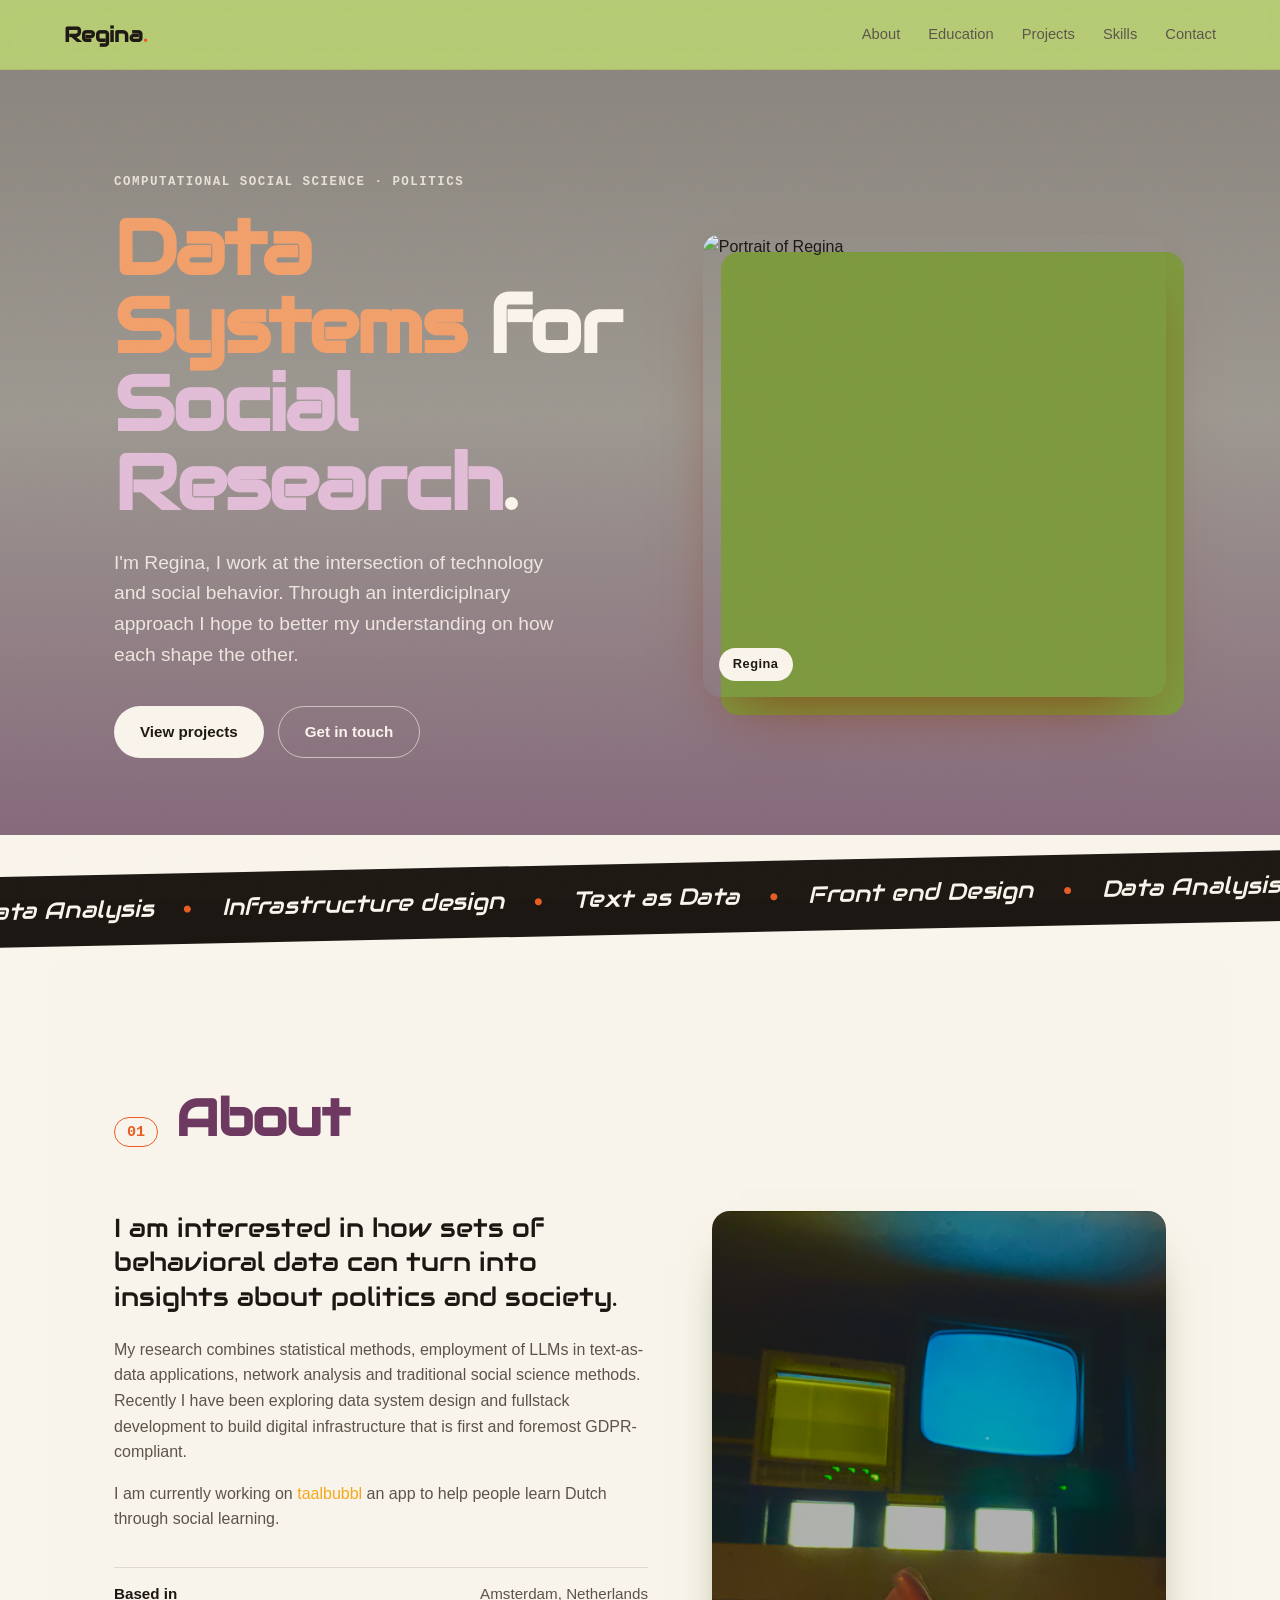
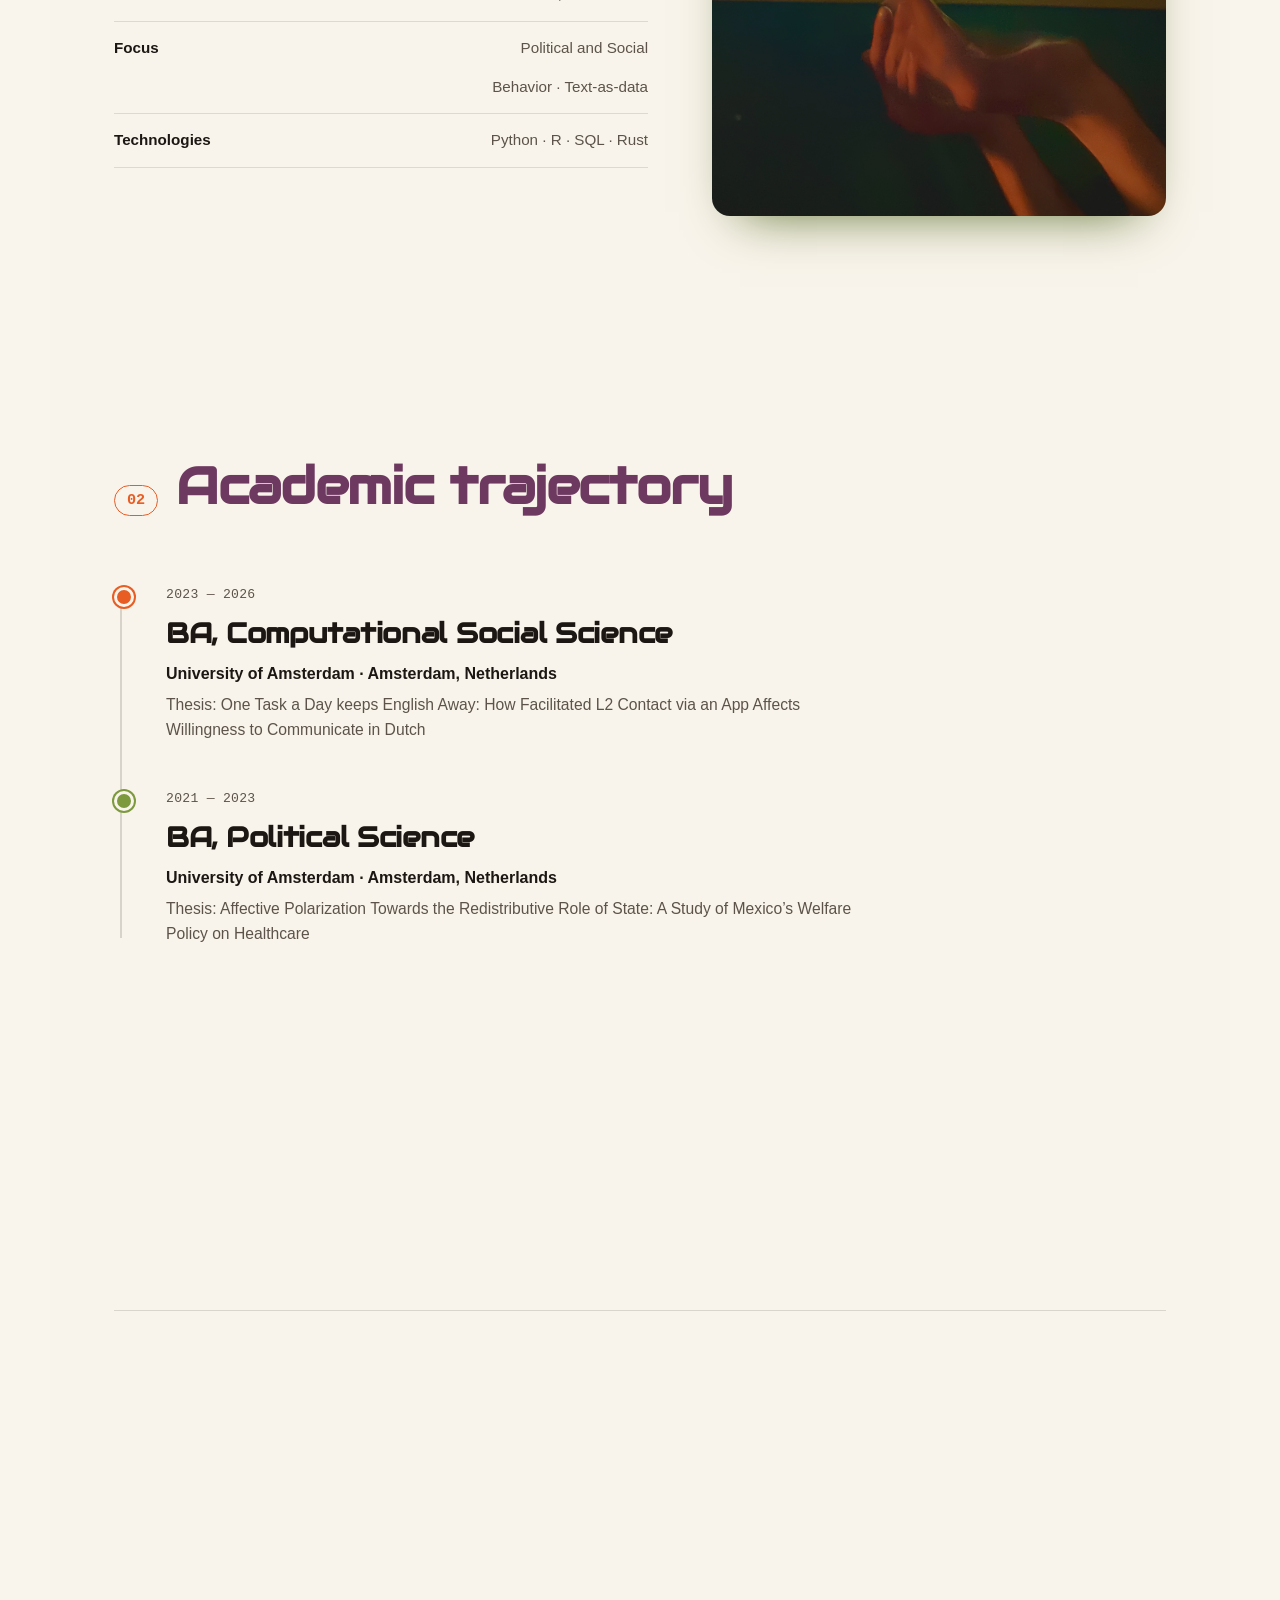
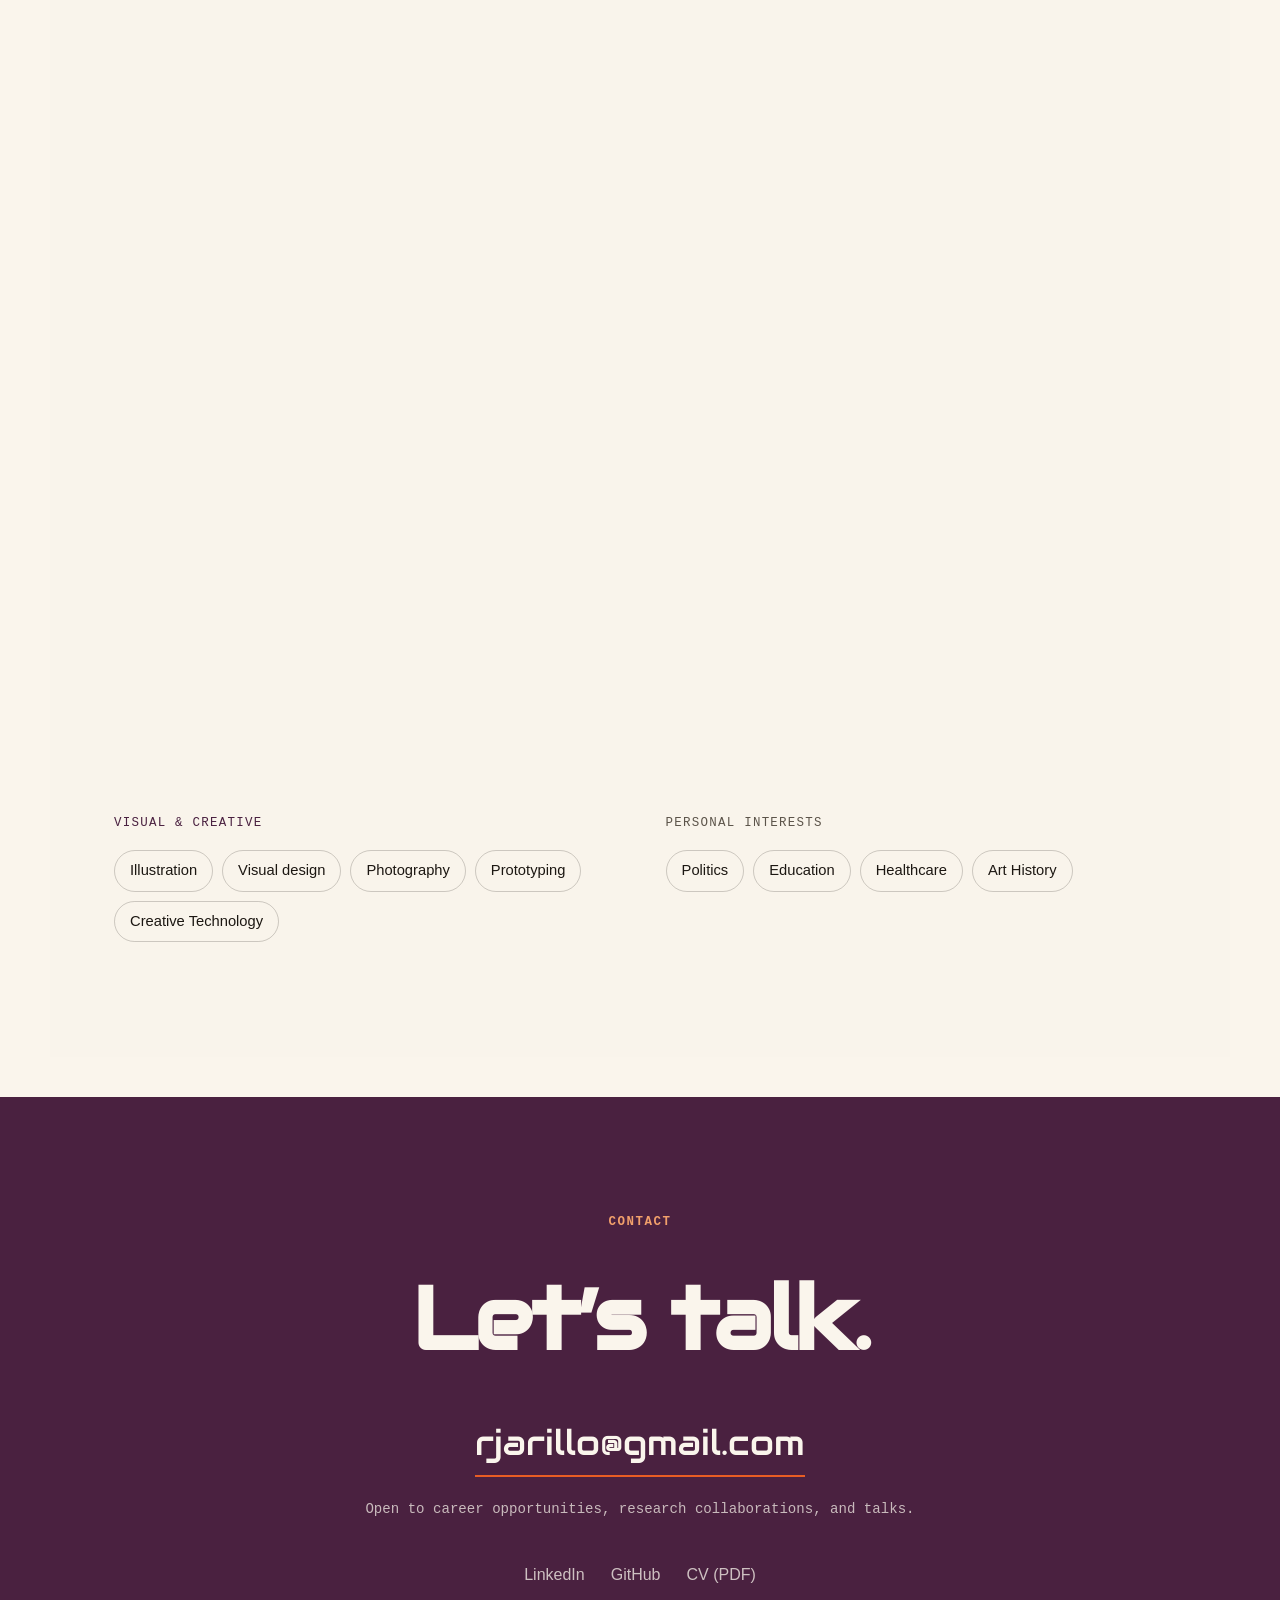
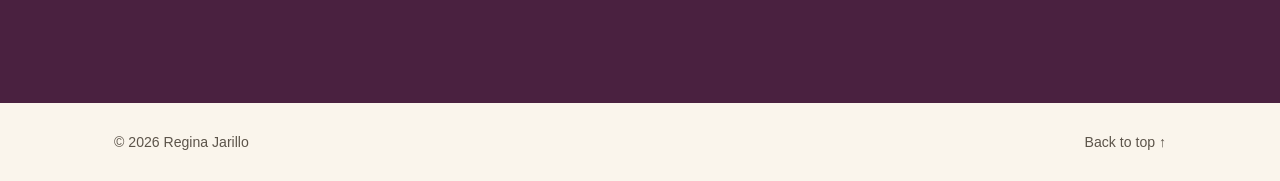
==== website/index.html @ 12cb9541 "Add files via upload" ====
<!DOCTYPE html>
<html lang="en">
<head>
  <meta charset="UTF-8" />
  <meta name="viewport" content="width=device-width, initial-scale=1.0" />
  <title>Regina — Computational Social Science & Politics</title>
  <meta name="description" content="Regina — researcher in computational social science and politics" />
<link rel="preconnect" href="https://fonts.googleapis.com">
<link rel="preconnect" href="https://fonts.gstatic.com" crossorigin>
<link href="https://fonts.googleapis.com/css2?family=Audiowide&display=swap" rel="stylesheet">
  <link rel="stylesheet" href="styles.css" />
</head>
<body>
  <!-- Ink cursor: a trail of dots melted together by an SVG gooey filter,
       so the cursor stretches like ink (technique from Ricardo Mendieta's
       "Ink Cursor"). Dots are generated in script.js. -->
  <svg class="goo-defs" width="0" height="0" aria-hidden="true">
    <defs>
      <filter id="goo">
        <feGaussianBlur in="SourceGraphic" stdDeviation="11" result="blur" />
        <feColorMatrix in="blur" mode="matrix"
          values="1 0 0 0 0  0 1 0 0 0  0 0 1 0 0  0 0 0 35 -15" result="goo" />
        <feComposite in="SourceGraphic" in2="goo" operator="atop" />
      </filter>
    </defs>
  </svg>
  <div class="ink" aria-hidden="true"></div>

  <!-- ===== NAV ===== -->
  <header class="nav" id="top">
 <a class="nav__brand" href="#">Regina<span>.</span></a>
    <nav class="nav__links" aria-label="Primary">
      <span class="nav__slider" aria-hidden="true"></span>
      <a href="#about">About</a>
      <a href="#education">Education</a>
      <a href="#projects">Projects</a>
      <a href="#skills">Skills</a>
      <a href="#contact">Contact</a>
    </nav>
    <button class="nav__toggle" aria-label="Toggle menu" aria-expanded="false">
      <span></span><span></span>
    </button>
  </header>

  <main>
    <!-- ===== HERO ===== (dark — building photo background) -->
    <section class="hero" id="hero" data-cursor="light">
      <div class="hero__inner">
        <div class="hero__text reveal">
          <p class="eyebrow">Computational Social Science · Politics</p>
          <h1 class="hero__title">
            
            <span class="ink-orange">Data Systems</span>
            <span class="ink-green"></span> for
            <span class="ink-purple">Social Research</span>.
          </h1>
          <p class="hero__lede">
            I'm Regina, I work at the intersection of technology and social behavior. Through an interdiciplnary approach I hope to better my understanding on how each shape the other.
          </p>
          <div class="hero__actions">
            <a class="btn btn--solid" href="#projects">View projects</a>
            <a class="btn btn--ghost" href="#contact">Get in touch</a>
          </div>
        </div>
        <figure class="hero__media reveal">
          <img src="../assets/portrait.jpeg" alt="Portrait of Regina" />
          <figcaption>Regina</figcaption>
        </figure>
      </div>
    </section>

    <!-- ===== MARQUEE STRIP ===== -->
    <div class="marquee" aria-hidden="true">
      <div class="marquee__track">
        <span>Data Analysis</span><span class="dot">●</span>
        <span>Infrastructure design</span><span class="dot">●</span>
        <span>Text as Data</span><span class="dot">●</span>
        <span>Front end Design</span><span class="dot">●</span>
        <span>Data Analysis</span><span class="dot">●</span>
        <span>Political Behavior</span><span class="dot">●</span>
        <span>Text as Data</span><span class="dot">●</span>
        <span>Digital Systems</span><span class="dot">●</span>
      </div>
    </div>

    <!-- ===== ABOUT ===== -->
    <section class="about" id="about">
      <div class="section-head reveal">
        <span class="section-num">01</span>
        <h2>About</h2>
      </div>
      <div class="about__grid">
        <div class="about__body reveal">
          <p class="lead">
            I am interested in how
          sets of behavioral data can turn into insights about politics and society. 
          
    
          </p>
          <p>
            My research combines statistical methods, employment of LLMs in text-as-data applications, network
            analysis and traditional social science methods. Recently I have been exploring data system design and fullstack development to build digital infrastructure that is first and foremost GDPR-compliant.
          </p>
         <p>
  I am currently working on <a href="https://taalbubbl.org" style="color: #f4a81b;">taalbubbl</a> an app to help people learn Dutch through social learning.
</p>
          <ul class="about__facts">
            <li><strong>Based in</strong><span>Amsterdam, Netherlands</span></li>
            <li><strong>Focus</strong><span>Political and Social <Blockquote></Blockquote>Behavior · Text-as-data</span></li>
            <li><strong>Technologies</strong><span>Python · R · SQL · Rust</span></li>
          </ul>
        </div>
        <figure class="about__media reveal">
          <img src="computer.png" alt="Architectural detail — green tower and ivy" />

        </figure>
      </div>
    </section>

    <!-- ===== ACADEMIC TRAJECTORY (where & what I studied) ===== -->
    <section class="education" id="education">
      <div class="section-head reveal">
        <span class="section-num">02</span>
        <h2>Academic trajectory</h2>
      </div>
      <!-- EDIT each entry: years, degree, field, university, city, and a one-line
           note. Add/remove <li> blocks freely. Listed most recent first. -->
      <ol class="timeline">
        <li class="timeline__item reveal">
          <span class="timeline__year">2023 — 2026</span>
          <div class="timeline__body">
            <h3>BA, Computational Social Science</h3>
            <p class="timeline__place">University of Amsterdam · Amsterdam, Netherlands</p>
            <p class="timeline__note">Thesis: One Task a Day keeps English Away: How Facilitated L2 Contact via an App Affects Willingness to Communicate in Dutch</p>
          </div>
        </li>
        <li class="timeline__item reveal">
          <span class="timeline__year">2021 — 2023</span>
          <div class="timeline__body">
            <h3>BA, Political Science</h3>
            <p class="timeline__place">University of Amsterdam · Amsterdam, Netherlands</p>
            <p class="timeline__note"> Thesis: Affective Polarization Towards the Redistributive Role of State:
 A Study of Mexico’s Welfare Policy on Healthcare
</p>
          </div>
      </ol>
    </section>

    <!-- ===== SELECTED WORK ===== -->
    <section class="projects" id="projects">
      <div class="section-head reveal">
        <span class="section-num">03</span>
        <h2>Selected Projects</h2>
      </div>
      <div class="fill">
        <!-- EDIT each project — fill the [brackets], link to the paper/repo/demo -->
        <a class="project reveal" href="https://taalbubbl.org">
          <div class="project__index">2026</div>
          <div class="project__main">
            <h3>Taalbubbl: Learning Dutch Through Social Interactions</h3>
            <p>A mobile app designed to facilitate language learning through social interaction.</p>
          </div>
          <div class="project__meta">
            <span class="tag">Full-stack design</span>
            <span class="tag">Rust</span>
            <span class="tag">LLM</span>
          </div>
          <span class="project__arrow" aria-hidden="true">↗</span>
        </a>
        <a class="project reveal" href="https://merijnvervoorn.com/coalitie-voorspeller/index.html">
          <div class="project__index">2024</div>
          <div class="project__main">
            <h3>Algorithms to Predict Coalition Formation in Parliamentary Systems</h3>
            <p>A set of algorithms to predict coalition formation in The Netherlands.</p>
          </div>
          <div class="project__meta">
            <span class="tag">Text-as-data</span>
            <span class="tag">LLM</span>
            <span class="tag">ML</span>
          </div>
          <span class="project__arrow" aria-hidden="true">↗</span>
        </a>
        <a class="project reveal" href="https://drive.google.com/file/d/16ubrWkFEtHLSNX_Zz8u0M3EEbHsmztEa/view?usp=sharing">
          <div class="project__index">2023</div>
          <div class="project__main">
            <h3>Roadmap for Change: Railway Sentiment Analysis</h3>
            <p>An analysis of railway intermobility on how open and closed markets affect consumer behavior.</p>
          </div>
          <div class="project__meta">
            <span class="tag">Causal inference</span>
            <span class="tag">2024</span>
          </div>
          <span class="project__arrow" aria-hidden="true">↗</span>
        </a>
      </div>
    </section>

    <!-- ===== WRITING ===== -->
    <section class="skills" id="skills">
      <div class="section-head reveal">
        <span class="section-num">04</span>
        <h2>Skills &amp; Hobbies</h2>
      </div>
      <div class="skills__grid">
        <!-- EDIT freely: rename a group, add/remove tags. -->
        <div class="skillset reveal">
          <p class="skillset__label">Computation &amp; data</p>
          <ul class="skillset__tags">
            <li>Python</li>
            <li>R</li>
            <li>SQL</li>
            <li>NLP</li>
            <li>Machine learning</li>
            <li>Data visualization</li>
          </ul>
        </div>
        <div class="skillset reveal">
          <p class="skillset__label">Research methods</p>
          <ul class="skillset__tags">
            <li>Causal inference</li>
            <li>Text-as-data</li>
            <li>Network analysis</li>
            <li>Survey design</li>
             <li>Ethnographic research</li>
            <li>Statistics</li>
          </ul>
        </div>
        <div class="skillset reveal">
          <!-- your art, framed as a professional asset -->
          <p class="skillset__label">Visual &amp; creative</p>
          <ul class="skillset__tags">
            <li>Illustration</li>
            <li>Visual design</li>
            <li>Photography</li>
            <li>Prototyping</li>
            <li>Creative Technology</li>
          </ul>
        </div>
        <div class="skillset reveal">
          <p class="skillset__label">Personal interests</p>
          <ul class="skillset__tags">
            <!-- EDIT: your personal interests -->
            <li>Politics</li>
            <li>Education</li>
            <li>Healthcare</li>
            <li>Art History</li>
          </ul>
        </div>
      </div>
    </section>

    <!-- ===== CONTACT ===== (dark — purple) -->
    <section class="contact" id="contact" data-cursor="light">
      <div class="contact__inner reveal">
        <p class="eyebrow">Contact</p>
        <h2 class="contact__title">Let’s talk.</h2>
        <a class="contact__email" href="mailto:rjarillo@gmail.com">rjarillo@gmail.com</a>
        <p class="contact__sub">Open to career opportunities, research collaborations, and talks.</p>
        <div class="contact__links">
          <a href="https://www.linkedin.com/in/regina-jarillo-romo-001210226/">LinkedIn</a>
          <a href="https://github.com/rjrllo03">GitHub</a>
          <a href="https://drive.google.com/file/d/1Y-XHXskvErXxbnKcAnK-k9elNniEUMth/view?usp=sharing">CV (PDF)</a>
        </div>
      </div>
    </section>
  </main>

  <footer class="footer">
    <span>© <span id="year"></span> Regina Jarillo</span>
    <a href="#">Back to top ↑</a>
  </footer>

  <script src="script.js"></script>
</body>
</html>
---- website/styles.css ----
/* ============================================================
   Regina — Portfolio
   Palette pulled from the two photos:
   orange wall, aubergine turtleneck, green tower + ivy.
   ============================================================ */

:root {
  --orange: #e85d24;
  --orange-soft: #f2a06b;
  --purple: #4a2140;
  --purple-soft: #6e3960;
  --green: #7d9a3e;
  --green-soft: #a8c25a;
  --cream: #faf5ec;
  --cream-2: #f3ebdc;
  --ink: #1c1712;
  --ink-soft: #5c544a;

  --maxw: 1180px;
  --pad: clamp(20px, 5vw, 64px);
  --radius: 18px;

  --serif: "Audiowide", Georgia, "Times New Roman", serif;
  --sans: "Inter", -apple-system, BlinkMacSystemFont, "Segoe UI", sans-serif;
  --mono: "Space Mono", "SFMono-Regular", Menlo, monospace;
}

* { box-sizing: border-box; }

html { scroll-behavior: smooth; }

body {
  margin: 0;
  font-family: var(--sans);
  background-color: var(--cream);
  background-image:
    linear-gradient(color-mix(in srgb, var(--cream) 10%, transparent), color-mix(in srgb, var(--cream) 10%, transparent)),
    url("../assets/stripes.svg");
  background-size: cover, 1600px auto;
  background-position: top center, top center;
  background-repeat: no-repeat, repeat-y;
  background-attachment: fixed, fixed;
  color: var(--ink);
  -webkit-font-smoothing: antialiased;
  line-height: 1.6;
  overflow-x: hidden;
}

/* subtle paper grain */
body::before {
  content: "";
  position: fixed;
  inset: 0;
  pointer-events: none;
  z-index: 9999;
  opacity: 0.035;
  background-image: url("data:image/svg+xml,%3Csvg xmlns='http://www.w3.org/2000/svg' width='120' height='120'%3E%3Cfilter id='n'%3E%3CfeTurbulence type='fractalNoise' baseFrequency='0.9' numOctaves='3'/%3E%3C/filter%3E%3Crect width='100%25' height='100%25' filter='url(%23n)'/%3E%3C/svg%3E");
}

img { max-width: 100%; display: block; }

a { color: inherit; text-decoration: none; }

::selection { background: var(--orange); color: var(--green-soft); }

/* ---------- accent text ---------- */
.ink-orange { color: var(--orange); }
.ink-green  { color: var(--green); }
.ink-purple { color: var(--purple); }

.eyebrow {
  font-size: 0.78rem;
  letter-spacing: 0.22em;
  text-transform: uppercase;
  font-weight: 600;
  color: var(--ink-soft);
  margin: 0 0 1rem;
}

/* ============================================================
   NAV
   ============================================================ */
.nav {
  position: sticky;
  top: 0;
  z-index: 100;
  display: flex;
  align-items: center;
  justify-content: space-between;
  padding: 18px var(--pad);
  background: color-mix(in srgb, var(--green-soft) 82%, transparent);
  backdrop-filter: blur(10px);
  border-bottom: 1px solid color-mix(in srgb, var(--ink) 8%, transparent);
}
.nav__brand {
  
  font-family: var(--serif);
  font-weight: 600;
  font-size: 1.3rem;
  letter-spacing: -0.01em;
  color: var(--softpurple);}
  

  .nav__brand span { color: var(--orange); }

.nav__links {
  display: flex;
  gap: 28px;
  font-size: 0.92rem;
  font-weight: 500;
}
.nav__links a {
  position: relative;
  color: var(--ink-soft);
  transition: color 0.2s;
}
.nav__links a::after {
  content: "";
  position: absolute;
  left: 0; bottom: -4px;
  width: 0; height: 2px;
  background: var(--orange);
  transition: width 0.25s ease;
}
.nav__links a:hover { color: var(--ink); }
.nav__links a:hover::after { width: 100%; }

.nav__toggle {
  display: none;
  flex-direction: column;
  gap: 5px;
  background: none;
  border: 0;
  cursor: pointer;
  padding: 6px;
}
.nav__toggle span {
  width: 24px; height: 2px;
  background: var(--ink);
  transition: transform 0.3s, opacity 0.3s;
}

/* ============================================================
   HERO
   ============================================================ */
.hero {
  position: relative;
  isolation: isolate;
  overflow: hidden;
  background-image: url("../assets/building.jpg");
  background-size: cover;
  background-position: 50% 32%;
  max-width: none;
  padding: 0;
}
.hero::before {
  /* dark scrim so text stays readable over the building photo */
  content: "";
  position: absolute;
  inset: 0;
  z-index: 0;
  background: linear-gradient(
    180deg,
    rgba(28, 23, 18, 0.5) 0%,
    rgba(28, 23, 18, 0.42) 45%,
    rgba(74, 33, 64, 0.66) 100%
  );
}
.hero__inner {
  position: relative;
  z-index: 1;
  max-width: var(--maxw);
  margin: 0 auto;
  padding: clamp(48px, 8vw, 110px) var(--pad) clamp(40px, 6vw, 80px);
  display: grid;
  grid-template-columns: 1.05fr 0.95fr;
  gap: clamp(32px, 6vw, 80px);
  align-items: center;
}
.hero__title {
  font-family: var(--serif);
  font-weight: 600;
  font-size: clamp(2.6rem, 6vw, 5rem);
  line-height: 1.02;
  letter-spacing: -0.025em;
  margin: 0 0 1.6rem;
}
.hero__lede {
  font-size: clamp(1.05rem, 1.5vw, 1.25rem);
  color: var(--ink-soft);
  max-width: 42ch;
  margin: 0 0 2.2rem;
}
.hero__actions { display: flex; gap: 14px; flex-wrap: wrap; }

.btn {
  display: inline-flex;
  align-items: center;
  padding: 13px 26px;
  border-radius: 100px;
  font-weight: 600;
  font-size: 0.95rem;
  transition: transform 0.18s ease, background 0.2s, color 0.2s;
}
.btn:hover { transform: translateY(-2px); }
.btn--solid { background: var(--ink); color: var(--cream); }
.btn--solid:hover { background: var(--orange); }
.btn--ghost {
  border: 1.5px solid color-mix(in srgb, var(--ink) 25%, transparent);
  color: var(--ink);
}
.btn--ghost:hover { border-color: var(--ink); background: var(--ink); color: var(--cream); }

.hero__media {
  margin: 0;
  position: relative;
}
.hero__media img {
  width: 100%;
  border-radius: var(--radius);
  aspect-ratio: 1 / 1;
  object-fit: cover;
  box-shadow: 0 30px 60px -30px color-mix(in srgb, var(--orange) 60%, black);
}
.hero__media::before {
  /* offset color block behind the portrait */
  content: "";
  position: absolute;
  inset: 18px -18px -18px 18px;
  border-radius: var(--radius);
  background: var(--green);
  z-index: -1;
}
.hero__media figcaption {
  position: absolute;
  bottom: 16px; left: 16px;
  background: var(--cream);
  color: var(--ink);
  font-size: 0.8rem;
  font-weight: 600;
  letter-spacing: 0.04em;
  padding: 6px 14px;
  border-radius: 100px;
}

/* hero text contrast over the building background */
.hero .eyebrow { color: rgba(250, 245, 236, 0.82); }
.hero__title { color: var(--cream); }
.hero .ink-orange { color: var(--orange-soft); }
.hero .ink-green { color: var(--green-soft); }
.hero .ink-purple { color: #e3bdd8; }
.hero__lede { color: rgba(250, 245, 236, 0.88); }
.hero .btn--solid { background: var(--cream); color: var(--ink); }
.hero .btn--solid:hover { background: var(--orange); color: var(--cream); }
.hero .btn--ghost { border-color: rgba(250, 245, 236, 0.6); color: var(--cream); }
.hero .btn--ghost:hover { background: var(--cream); color: var(--ink); border-color: var(--cream); }

/* ============================================================
   MARQUEE
   ============================================================ */
.marquee {
  background: var(--ink);
  color: var(--cream);
  padding: 16px 0;
  overflow: hidden;
  white-space: nowrap;
  transform: rotate(-1.2deg) scale(1.04);
  margin: 30px 0;
}
.marquee__track {
  display: inline-flex;
  align-items: center;
  gap: 28px;
  font-family: var(--serif);
  font-size: 1.4rem;
  font-style: italic;
  animation: scroll 26s linear infinite;
}
.marquee__track span { padding-left: 0; }
.marquee .dot { color: var(--orange); font-size: 0.7em; }
@keyframes scroll {
  to { transform: translateX(-50%); }
}

/* ============================================================
   SECTION SCAFFOLD
   ============================================================ */
section { max-width: var(--maxw); margin: 0 auto; padding: clamp(56px, 9vw, 120px) var(--pad); }
.marquee { max-width: none; }

/* floating cream containers over the striped wash */
.about, .education, .projects, .skills {
  background: color-mix(in srgb, var(--cream) 85%, transparent);
  margin: 0px auto;
}

.section-head {
  display: flex;
  align-items: baseline;
  gap: 18px;
  margin-bottom: clamp(28px, 4vw, 52px);
}
.section-num {
  font-family: var(--serif);
  font-size: 0.95rem;
  font-weight: 600;
  color: var(--orange);
  border: 1.5px solid var(--orange);
  border-radius: 100px;
  padding: 2px 12px;
}
.section-head h2 {
  font-family: var(--serif);
  font-weight: 600;
  font-size: clamp(2rem, 4vw, 3.2rem);
  letter-spacing: -0.02em;
  margin: 0;
   color: var(--purple-soft);
}

/* ---------- ABOUT ---------- */
.about__grid {
  display: grid;
  grid-template-columns: 1fr 0.85fr;
  gap: clamp(32px, 5vw, 72px);
  align-items: start;
}
.about__body .lead {
  font-family: var(--serif);
  font-size: clamp(1.3rem, 2vw, 1.7rem);
  line-height: 1.35;
  color: var(--ink);
  margin: 0 0 1.4rem;
}
.about__body p { color: var(--ink-soft); }
.about__facts {
  list-style: none;
  padding: 0;
  margin: 2.2rem 0 0;
  border-top: 1px solid color-mix(in srgb, var(--ink) 12%, transparent);
}
.about__facts li {
  display: flex;
  justify-content: space-between;
  gap: 16px;
  padding: 14px 0;
  border-bottom: 1px solid color-mix(in srgb, var(--ink) 12%, transparent);
  font-size: 0.95rem;
}
.about__facts strong { font-weight: 600; }
.about__facts span { color: var(--ink-soft); text-align: right; }

.about__media { margin: 0; }
.about__media img {
  width: 100%;
  border-radius: var(--radius);
  aspect-ratio: 3 / 4;
  object-fit: cover;
  box-shadow: 0 24px 50px -28px color-mix(in srgb, var(--green) 70%, black);
}
.about__media figcaption {
  font-size: 0.82rem;
  color: var(--ink-soft);
  margin-top: 12px;
  font-style: italic;
}

/* ---------- RESEARCH CARDS ---------- */
.cards {
  display: grid;
  grid-template-columns: repeat(3, 1fr);
  gap: 20px;
}
.card {
  border-radius: var(--radius);
  padding: 32px 28px 36px;
  min-height: 230px;
  display: flex;
  flex-direction: column;
  justify-content: flex-end;
  color: var(--cream);
  position: relative;
  overflow: hidden;
  transition: transform 0.25s ease;
}
.card:hover { transform: translateY(-6px); }
.card h3 {
  font-family: var(--serif);
  font-size: 1.5rem;
  font-weight: 600;
  margin: 0 0 0.5rem;
}
.card p { margin: 0; opacity: 0.92; font-size: 0.96rem; }
.card::after {
  content: "";
  position: absolute;
  top: -40px; right: -40px;
  width: 130px; height: 130px;
  border-radius: 50%;
  background: rgba(255, 255, 255, 0.12);
}
.card--orange { background: var(--orange); }
.card--green  { background: var(--green); }
.card--purple { background: var(--purple); }

/* ---------- WORK / PROJECTS ---------- */
.fill { border-top: 1px solid color-mix(in srgb, var(--ink) 14%, transparent); }
.project {
  display: grid;
  grid-template-columns: 60px 1fr auto 36px;
  align-items: center;
  gap: 24px;
  padding: 30px 8px;
  border-bottom: 1px solid color-mix(in srgb, var(--ink) 14%, transparent);
  transition: padding 0.25s ease, background 0.25s ease;
}
.project:hover {
  padding-left: 24px;
  padding-right: 24px;
  background: var(--cream-2);
}
.project__index {
  font-family: var(--serif);
  font-size: 1.1rem;
  color: var(--orange);
  font-weight: 600;
}
.project__main h3 {
  font-family: var(--serif);
  font-size: clamp(1.3rem, 2.4vw, 1.9rem);
  font-weight: 600;
  margin: 0 0 0.25rem;
  letter-spacing: -0.01em;
}
.project__main p { margin: 0; color: var(--ink-soft); font-size: 0.96rem; }
.project__meta { display: flex; gap: 8px; }
.tag {
  font-size: 0.74rem;
  font-weight: 600;
  letter-spacing: 0.04em;
  text-transform: uppercase;
  padding: 5px 11px;
  border-radius: 100px;
  border: 1.5px solid color-mix(in srgb, var(--ink) 22%, transparent);
  color: var(--ink-soft);
  white-space: nowrap;
}
.project__arrow {
  font-size: 1.4rem;
  color: var(--ink-soft);
  transition: transform 0.25s ease, color 0.25s ease;
}
.project:hover .project__arrow { transform: translate(4px, -4px); color: var(--orange); }

/* ---------- WRITING ---------- */
.writing__list { list-style: none; padding: 0; margin: 0; }
.writing__list li {
  display: grid;
  grid-template-columns: 90px 1fr auto;
  gap: 24px;
  align-items: baseline;
  padding: 22px 8px;
  border-bottom: 1px solid color-mix(in srgb, var(--ink) 12%, transparent);
  transition: background 0.2s;
}
.writing__list li:hover { background: var(--cream-2); }
.writing__year { font-family: var(--serif); color: var(--green); font-weight: 600; }
.writing__title { font-size: 1.08rem; font-weight: 500; }
.writing__where { color: var(--ink-soft); font-size: 0.9rem; font-style: italic; }

/* ---------- CONTACT ---------- */
.contact {
  max-width: none;
  background: var(--purple);
  color: var(--cream);
  margin-top: 40px;
}
.contact__inner {
  max-width: var(--maxw);
  margin: 0 auto;
  text-align: center;
}
.contact .eyebrow { color: var(--orange-soft); }
.contact__title {
  font-family: var(--serif);
  font-size: clamp(2.6rem, 7vw, 5.5rem);
  font-weight: 600;
  letter-spacing: -0.03em;
  margin: 0 0 1.6rem;
}
.contact__email {
  display: inline-block;
  font-family: var(--serif);
  font-size: clamp(1.4rem, 3vw, 2.2rem);
  border-bottom: 2px solid var(--orange);
  padding-bottom: 4px;
  transition: color 0.2s;
}
.contact__email:hover { color: var(--orange-soft); }
.contact__links {
  display: flex;
  justify-content: center;
  flex-wrap: wrap;
  gap: 26px;
  margin-top: 2.6rem;
  font-weight: 500;
}
.contact__links a {
  color: color-mix(in srgb, var(--cream) 75%, transparent);
  transition: color 0.2s;
}
.contact__links a:hover { color: var(--cream); }

/* ---------- FOOTER ---------- */
.footer {
  display: flex;
  justify-content: space-between;
  align-items: center;
  padding: 28px var(--pad);
  font-size: 0.88rem;
  color: var(--ink-soft);
  max-width: var(--maxw);
  margin: 0 auto;
}
.footer a:hover { color: var(--orange); }

/* ============================================================
   REVEAL ANIMATION
   ============================================================ */
.reveal {
  opacity: 0;
  transform: translateY(28px);
  transition: opacity 0.7s cubic-bezier(0.16, 1, 0.3, 1),
              transform 0.7s cubic-bezier(0.16, 1, 0.3, 1);
}
.reveal.is-visible { opacity: 1; transform: none; }

@media (prefers-reduced-motion: reduce) {
  .reveal { opacity: 1; transform: none; transition: none; }
  .marquee__track { animation: none; }
  html { scroll-behavior: auto; }
}

/* ============================================================
   RESPONSIVE
   ============================================================ */
@media (max-width: 880px) {
  .hero__inner { grid-template-columns: 1fr; }
  .hero__media { max-width: 460px; }
  .about__grid { grid-template-columns: 1fr; }
  .cards { grid-template-columns: 1fr; }

  .nav { padding: 12px var(--pad); }
  .nav__brand { font-size: 1.15rem; }

  .nav__links {
    position: fixed;
    inset: 66px 14px auto 14px;
    flex-direction: column;
    gap: 2px;
    background: var(--purple-soft);
    border-bottom: none;
    border-radius: var(--radius);
    box-shadow: 0 24px 50px -20px color-mix(in srgb, var(--ink) 45%, transparent);
    padding: 8px;
    transform: translateY(-14px) scale(0.97);
    opacity: 0;
    pointer-events: none;
    transition: transform 0.25s ease, opacity 0.2s ease;
  }
  .nav__links.is-open { transform: translateY(0) scale(1); opacity: 1; pointer-events: auto; }
  .nav__links a {
    padding: 13px 14px;
    border-bottom: none;
    border-radius: calc(var(--radius) - 8px);
    color: var(--cream);
    transition: background 0.2s ease, color 0.2s ease;
  }
  .nav__links a:hover, .nav__links a:active {
    background: color-mix(in srgb, var(--cream) 22%, transparent);
    color: var(--cream);
  }
  .nav__toggle { display: flex; }
  .nav__toggle.is-open span:first-child { transform: translateY(7px) rotate(45deg); }
  .nav__toggle.is-open span:last-child { transform: translateY(-7px) rotate(-45deg); }
}

@media (max-width: 560px) {
  .project { grid-template-columns: 1fr auto; gap: 12px; }
  .project__index, .project__arrow { display: none; }
  .project__meta { grid-column: 1 / -1; }
  .writing__list li { grid-template-columns: 60px 1fr; }
  .writing__where { grid-column: 2; }
}

/* ============================================================
   REFINED ADDITIONS — cursor + technical polish
   ============================================================ */

/* Ink Cursor (à la Ricardo Mendieta): a long trail of dots that follow the
   mouse with lag. The container's SVG gooey filter (#goo) melts overlapping
   dots into one liquid shape — so the cursor stretches like ink when moving
   and snaps back to a blob when still. The ink is green, and turns orange
   while hovering a clickable element. */
.goo-defs { position: absolute; width: 0; height: 0; overflow: hidden; }

.ink {
  position: fixed;
  inset: 0;
  pointer-events: none;
  z-index: 10000;
  filter: url(#goo);
  opacity: 0;
  transition: opacity 0.3s ease;
}
.ink.is-visible { opacity: .8; }
.ink__dot {
  position: absolute;
  top: 0; left: 0;
  border-radius: 50%;
  background: var(--green);
  transition: background 0.3s ease;
  will-change: transform;
}
/* clickable elements flip the ink from green to orange */
.ink.is-hover .ink__dot { background: var(--orange); opacity: .5; }

/* hide the native cursor only while the custom one is active */
html.has-custom-cursor,
html.has-custom-cursor * { cursor: none !important; }

@media (hover: none) { .ink { display: none; } }
@media (prefers-reduced-motion: reduce) { .ink { display: none; } }

/* subtle monospace accents — a quiet computational signal */
.eyebrow { font-family: var(--mono); text-transform: uppercase; letter-spacing: 0.12em; }
.section-num { font-family: var(--mono); }
.tag { font-family: var(--mono); }

/* contact subline */
.contact__sub {
  font-family: var(--mono);
  font-size: 0.88rem;
  color: color-mix(in srgb, var(--cream) 72%, transparent);
  margin: 1.3rem 0 0;
}

/* ============================================================
   STICKY SLIDER NAV (inspired by Ettrics' "Sticky Slider Navigation")
   ============================================================ */
@media (min-width: 881px) { .nav__links { position: relative; } }
/* the single sliding bar replaces the per-link hover underline */
.nav__links a::after { display: none; }
.nav__links a { transition: color 0.2s; }
.nav__links a.is-active { color: var(--ink); }

.nav__slider {
  position: absolute;
  left: 0;
  bottom: -7px;
  height: 3px;
  width: 0;
  border-radius: 3px;
  background: var(--orange);
  opacity: 0;
  pointer-events: none;
  transition: left 0.38s cubic-bezier(0.22, 1, 0.36, 1),
              width 0.38s cubic-bezier(0.22, 1, 0.36, 1),
              opacity 0.25s ease;
}
.nav__slider.is-on { opacity: 1; }

/* a touch more presence once you scroll past the top */
.nav { transition: box-shadow 0.3s ease, background 0.3s ease; }
.nav.is-scrolled { box-shadow: 0 10px 30px -18px color-mix(in srgb, var(--ink) 60%, transparent); }

@media (hover: none) { .nav__slider { display: none; } }
@media (max-width: 880px) { .nav__slider { display: none; } }

/* ============================================================
   ACADEMIC TRAJECTORY — education timeline (replaces research cards)
   ============================================================ */
.timeline {
  list-style: none;
  margin: 0;
  padding: 0;
  position: relative;
  max-width: 760px;
}
.timeline::before {
  content: "";
  position: absolute;
  left: 6px; top: 8px; bottom: 8px;
  width: 2px;
  background: color-mix(in srgb, var(--ink) 15%, transparent);
}
.timeline__item {
  position: relative;
  padding: 0 0 clamp(26px, 4vw, 42px) clamp(30px, 5vw, 52px);
}
.timeline__item:last-child { padding-bottom: 0; }
.timeline__item::before {
  /* the marker dot, cycling through the photo palette */
  content: "";
  position: absolute;
  left: 0; top: 7px;
  width: 14px; height: 14px;
  border-radius: 50%;
  background: var(--orange);
  border: 3px solid var(--cream);
  box-shadow: 0 0 0 2px var(--orange);
}
.timeline__item:nth-child(3n + 2)::before { background: var(--green); box-shadow: 0 0 0 2px var(--green); }
.timeline__item:nth-child(3n + 3)::before { background: var(--purple); box-shadow: 0 0 0 2px var(--purple); }
.timeline__year {
  font-family: var(--mono);
  font-size: 0.82rem;
  color: var(--ink-soft);
  letter-spacing: 0.02em;
}
.timeline__body h3 {
  font-family: var(--serif);
  font-size: clamp(1.3rem, 2.2vw, 1.8rem);
  font-weight: 600;
  letter-spacing: -0.01em;
  margin: 0.35rem 0 0.3rem;
}
.timeline__place { margin: 0 0 0.35rem; font-weight: 600; }
.timeline__note { margin: 0; color: var(--ink-soft); font-size: 0.98rem; }

/* ============================================================
   SKILLS & HOBBIES — categorized skill tags
   ============================================================ */
.skills__grid {
  display: grid;
  grid-template-columns: repeat(2, 1fr);
  gap: clamp(30px, 4vw, 52px);
}
.skillset__label {
  font-family: var(--mono);
  font-size: 0.78rem;
  text-transform: uppercase;
  letter-spacing: 0.1em;
  margin: 0 0 1rem;
}
.skillset__tags {
  list-style: none;
  margin: 0;
  padding: 0;
  display: flex;
  flex-wrap: wrap;
  gap: 9px;
}
.skillset__tags li {
  font-size: 0.92rem;
  font-weight: 500;
  padding: 8px 15px;
  border: 1.5px solid color-mix(in srgb, var(--ink) 20%, transparent);
  border-radius: 100px;
  transition: background 0.2s ease, color 0.2s ease, border-color 0.2s ease, transform 0.2s ease;
}
.skillset__tags li:hover { transform: translateY(-2px); }

/* per-group accent, echoing the timeline markers */
.skillset:nth-child(1) .skillset__label { color: var(--orange); }
.skillset:nth-child(2) .skillset__label { color: var(--green); }
.skillset:nth-child(3) .skillset__label { color: var(--purple); }
.skillset:nth-child(4) .skillset__label { color: var(--ink-soft); }
.skillset:nth-child(1) .skillset__tags li:hover { background: var(--orange); border-color: var(--orange); color: var(--cream); }
.skillset:nth-child(2) .skillset__tags li:hover { background: var(--green); border-color: var(--green); color: var(--cream); }
.skillset:nth-child(3) .skillset__tags li:hover { background: var(--purple); border-color: var(--purple); color: var(--cream); }
.skillset:nth-child(4) .skillset__tags li:hover { background: var(--ink); border-color: var(--ink); color: var(--cream); }

@media (max-width: 680px) { .skills__grid { grid-template-columns: 1fr; } }

/* ============================================================
   PERCHED STUDY BUDDY — a little cat that watches the cursor
   ============================================================ */
.buddy {
  position: fixed;
  left: 18px;
  bottom: 14px;
  z-index: 95;
  pointer-events: none;
  filter: drop-shadow(0 8px 10px rgba(28, 23, 18, 0.18));
}
.cat__body, .cat__tail, .cat__face, .cat__ear,
.cat__paw, .cat__pawbase { fill: var(--purple); }
.cat__belly, .cat__muzzle { fill: var(--cream); }
.cat__earin { fill: var(--orange-soft); }
.cat__eyebg { fill: #fdf7ea; }
.cat__iris { fill: var(--green); }
.cat__pupil { fill: var(--ink); }
.cat__glint { fill: #ffffff; }
.cat__nose { fill: var(--orange); }
.cat__mouth { fill: none; stroke: var(--ink); stroke-width: 1.4; stroke-linecap: round; }
.cat__whisk { fill: none; stroke: color-mix(in srgb, var(--ink) 40%, transparent); stroke-width: 1; stroke-linecap: round; }

/* eyelids: collapsed (open) by default, scale up to blink */
.cat__lid {
  fill: var(--purple);
  transform-box: fill-box;
  transform-origin: center;
  transform: scaleY(0);
  animation: catBlink 5.5s ease-in-out infinite;
}
.cat__eye:last-of-type .cat__lid { animation-delay: 60ms; }
@keyframes catBlink { 0%, 92%, 100% { transform: scaleY(0); } 96% { transform: scaleY(1); } }

/* gentle idle breathing */
.cat__sway { transform-box: fill-box; transform-origin: 50% 100%; animation: catBreathe 4.5s ease-in-out infinite; }
@keyframes catBreathe { 0%, 100% { transform: scale(1) rotate(0deg); } 50% { transform: scale(1.018, 0.99) rotate(-1deg); } }

/* tail flick */
.cat__tail { transform-box: fill-box; transform-origin: 0% 100%; animation: catTail 6s ease-in-out infinite; }
@keyframes catTail { 0%, 70%, 100% { transform: rotate(0deg); } 80% { transform: rotate(-10deg); } 90% { transform: rotate(6deg); } }

/* sleepy z's, hidden until the cat dozes */
.cat__zzz { font-family: var(--mono); font-weight: 700; opacity: 0; }
.cat__zzz text { fill: var(--ink-soft); font-size: 11px; }

/* ---- sleeping ---- */
.buddy--sleep .cat__lid { transform: scaleY(1); animation: none; }
.buddy--sleep .cat__sway { animation-duration: 6.5s; }
.buddy--sleep .cat__zzz { animation: catZzz 3s ease-in-out infinite; }
@keyframes catZzz {
  0% { opacity: 0; transform: translate(0, 4px) scale(0.8); }
  35% { opacity: 0.9; }
  100% { opacity: 0; transform: translate(6px, -10px) scale(1.1); }
}

/* ---- waving (near contact) ---- */
.buddy--wave .cat__paw {
  transform-box: fill-box;
  transform-origin: 50% 90%;
  animation: catWave 0.5s ease-in-out infinite;
}
@keyframes catWave { 0%, 100% { transform: rotate(8deg); } 50% { transform: rotate(-26deg); } }

/* pupils ease toward the cursor (offset set in JS) */
.cat__look { transition: transform 0.15s ease-out; }

@media (hover: none) { .buddy { display: none; } }
@media (max-width: 600px) { .buddy { transform: scale(0.8); transform-origin: left bottom; } }
@media (prefers-reduced-motion: reduce) {
  .cat__sway, .cat__tail, .cat__lid, .cat__zzz, .cat__paw { animation: none; }
}
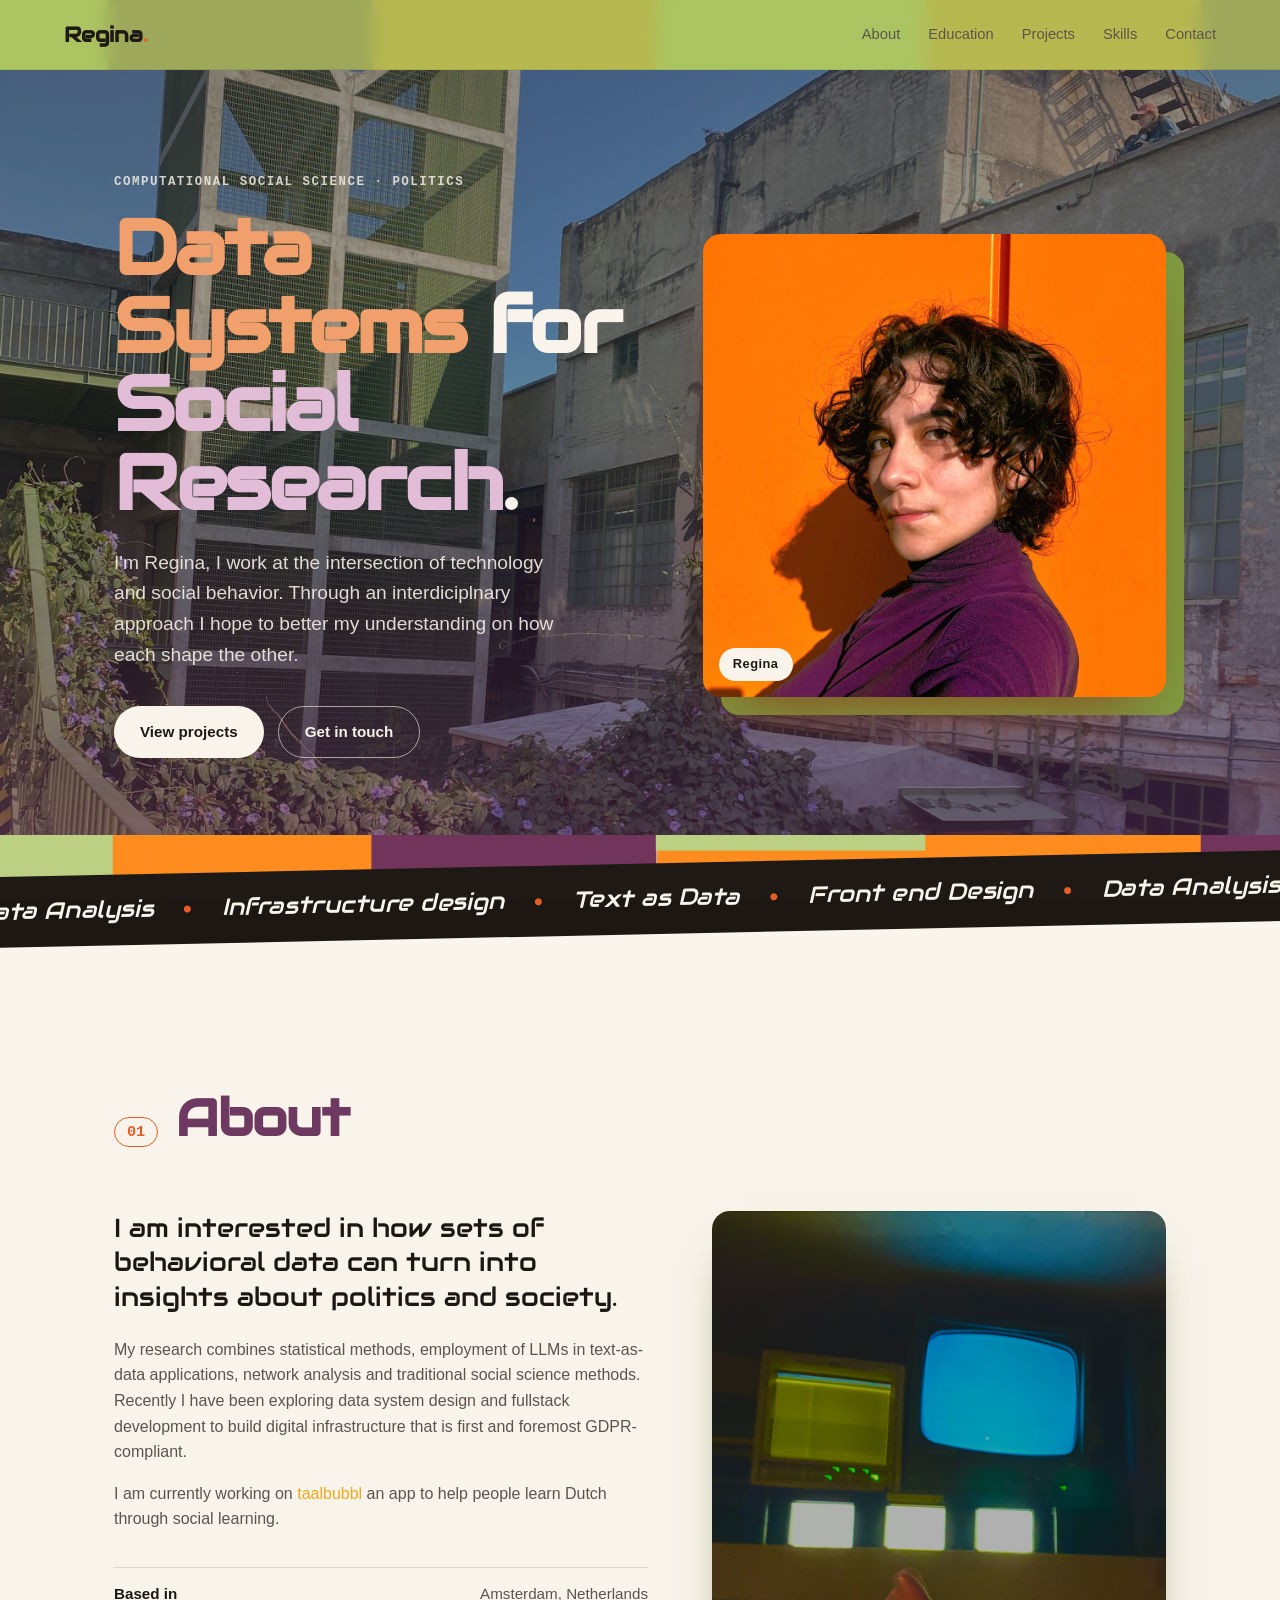
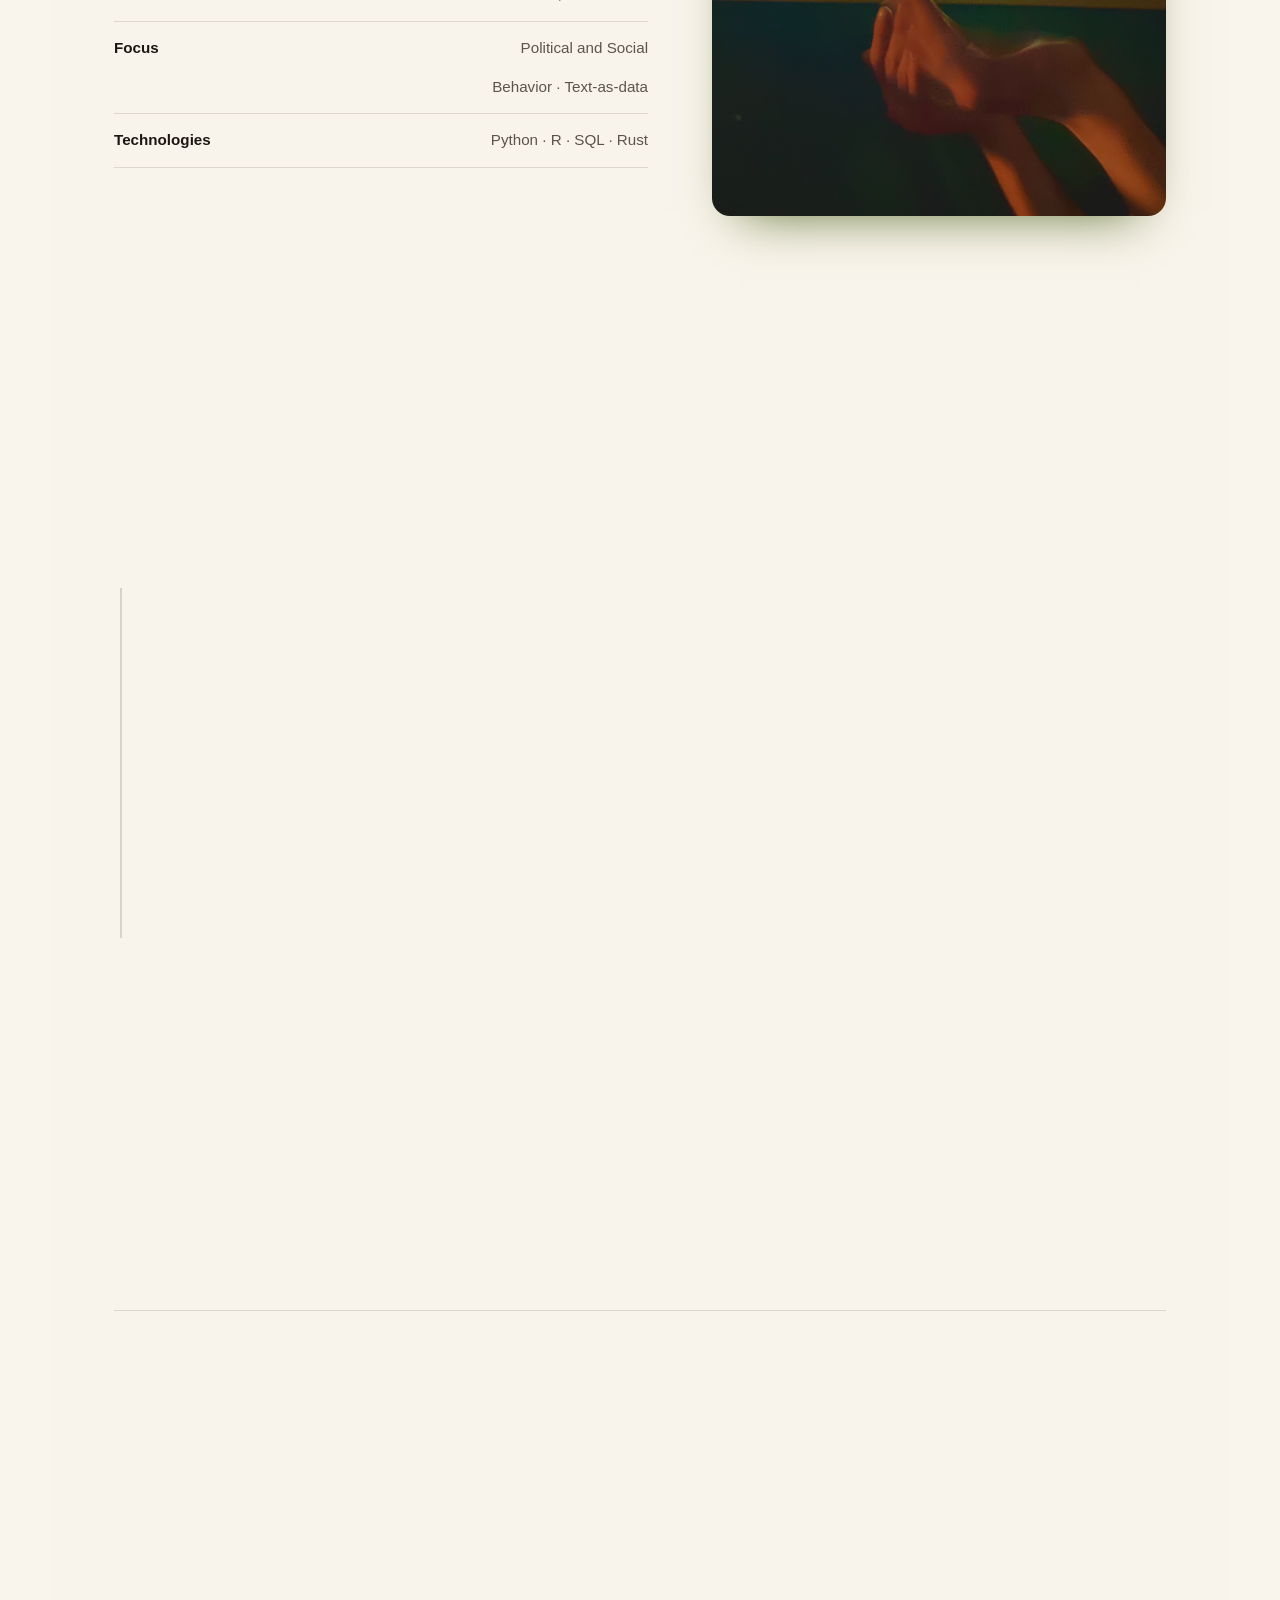
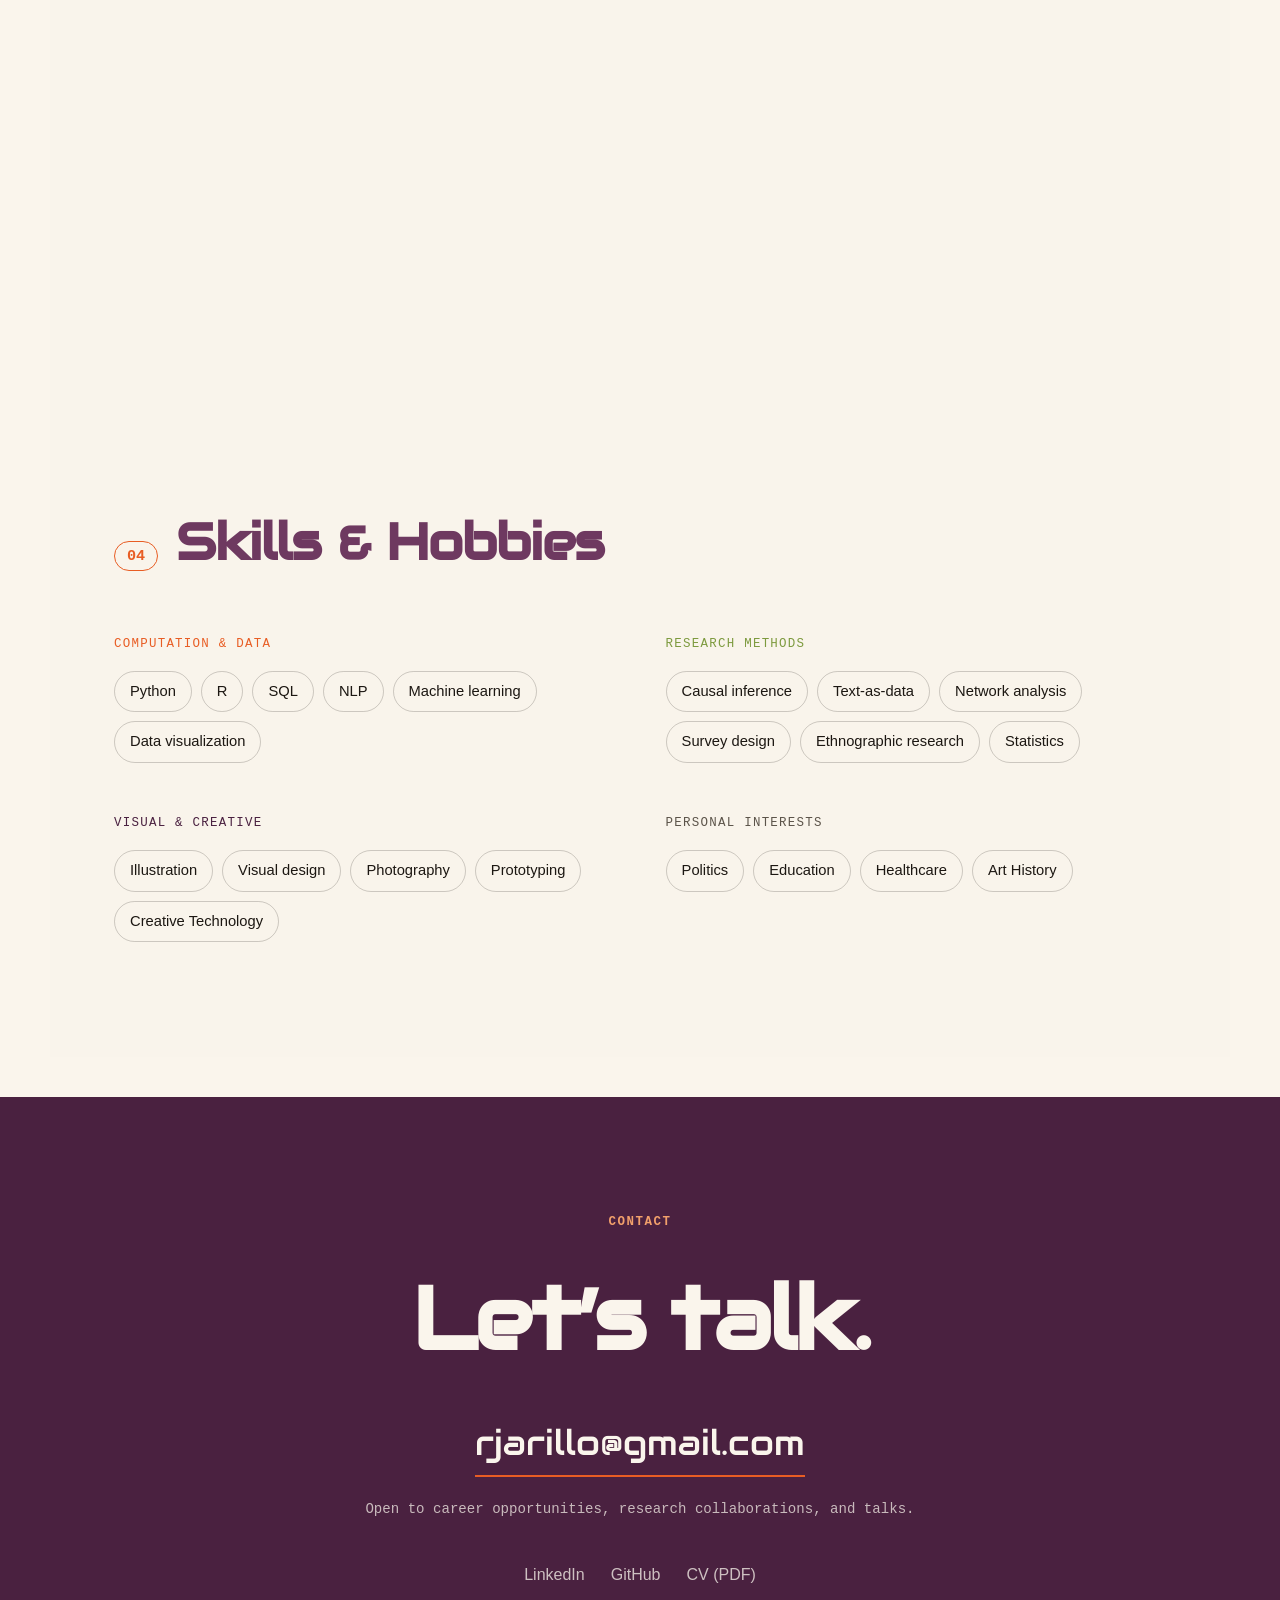
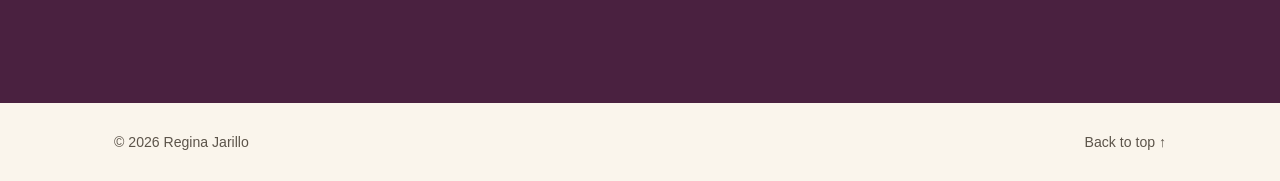
==== commit 294ed1a4: "Update index.html" ====
--- a/website/index.html
+++ b/website/index.html
@@ -249,7 +249,7 @@
       </div>
     </section>
 
-    <!-- ===== CONTACT ===== (dark — purple) -->
+    <!-- ===== CONTACT  -->
     <section class="contact" id="contact" data-cursor="light">
       <div class="contact__inner reveal">
         <p class="eyebrow">Contact</p>
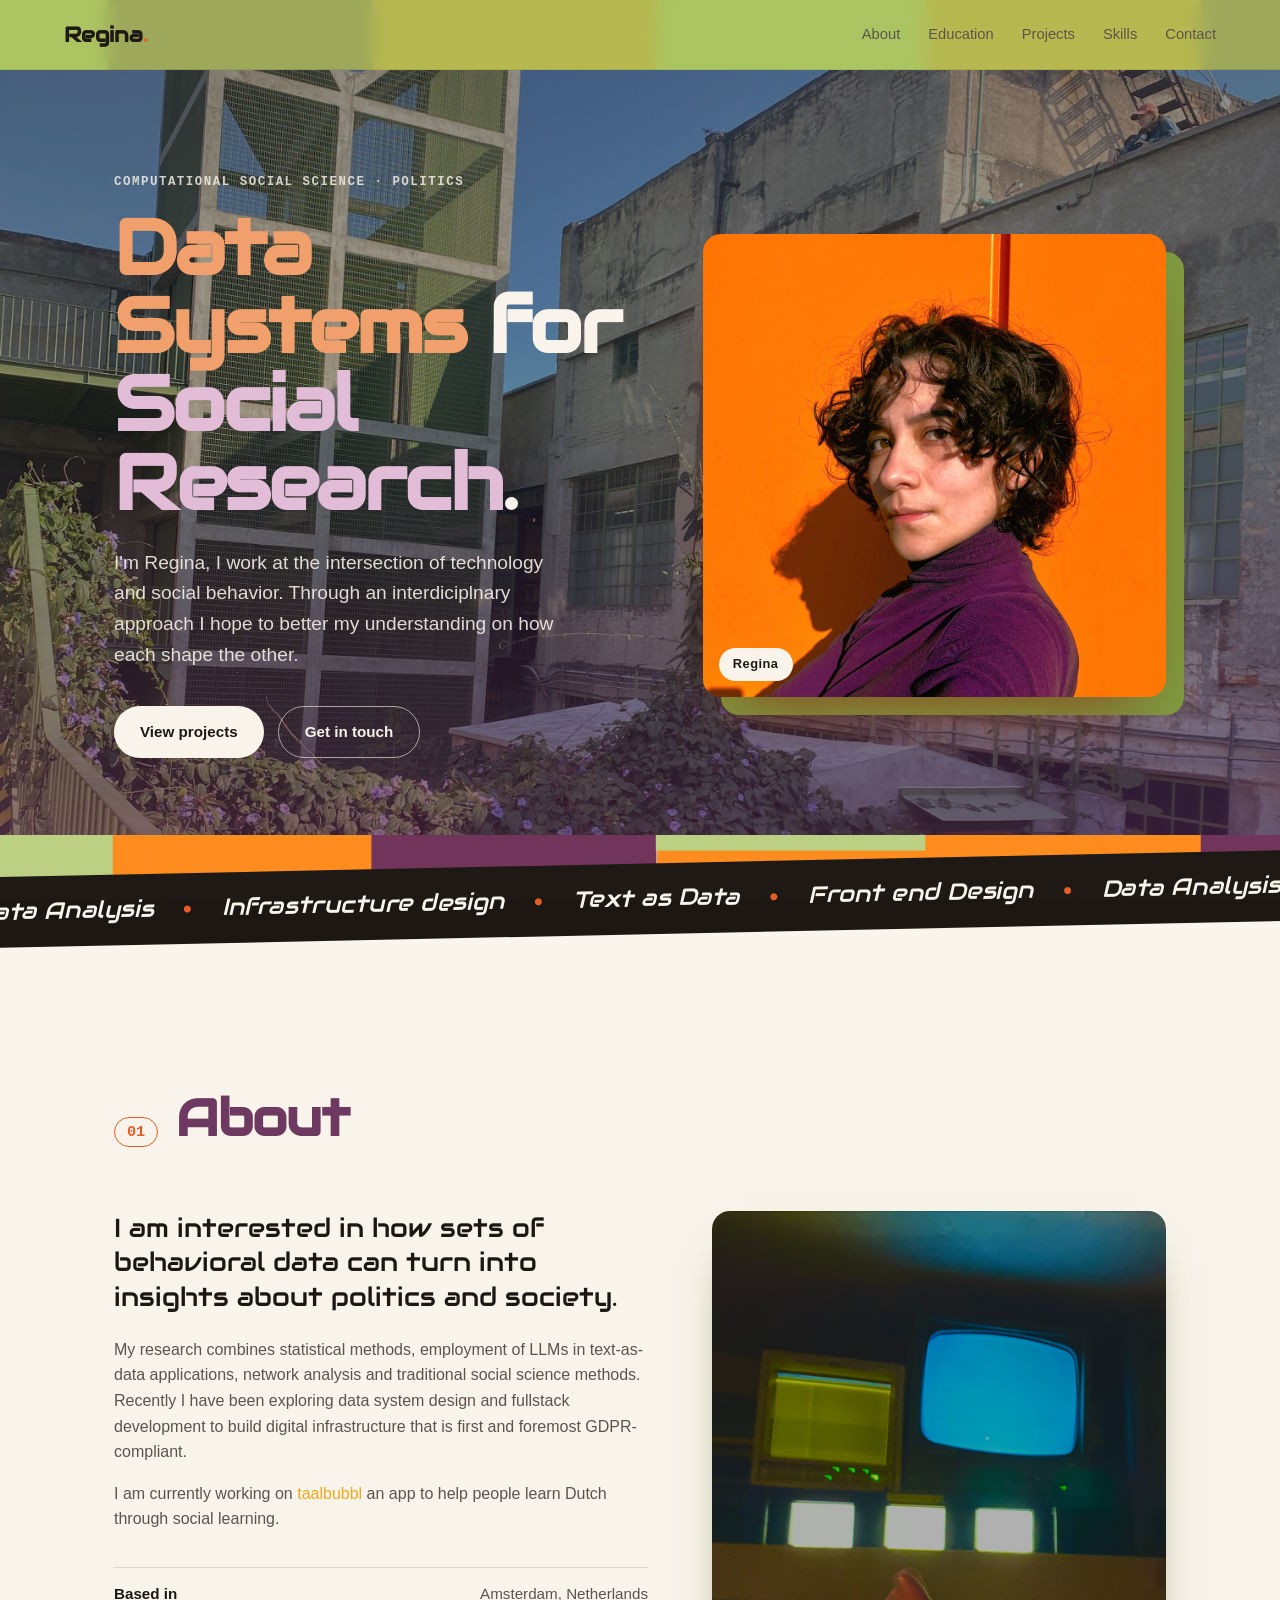
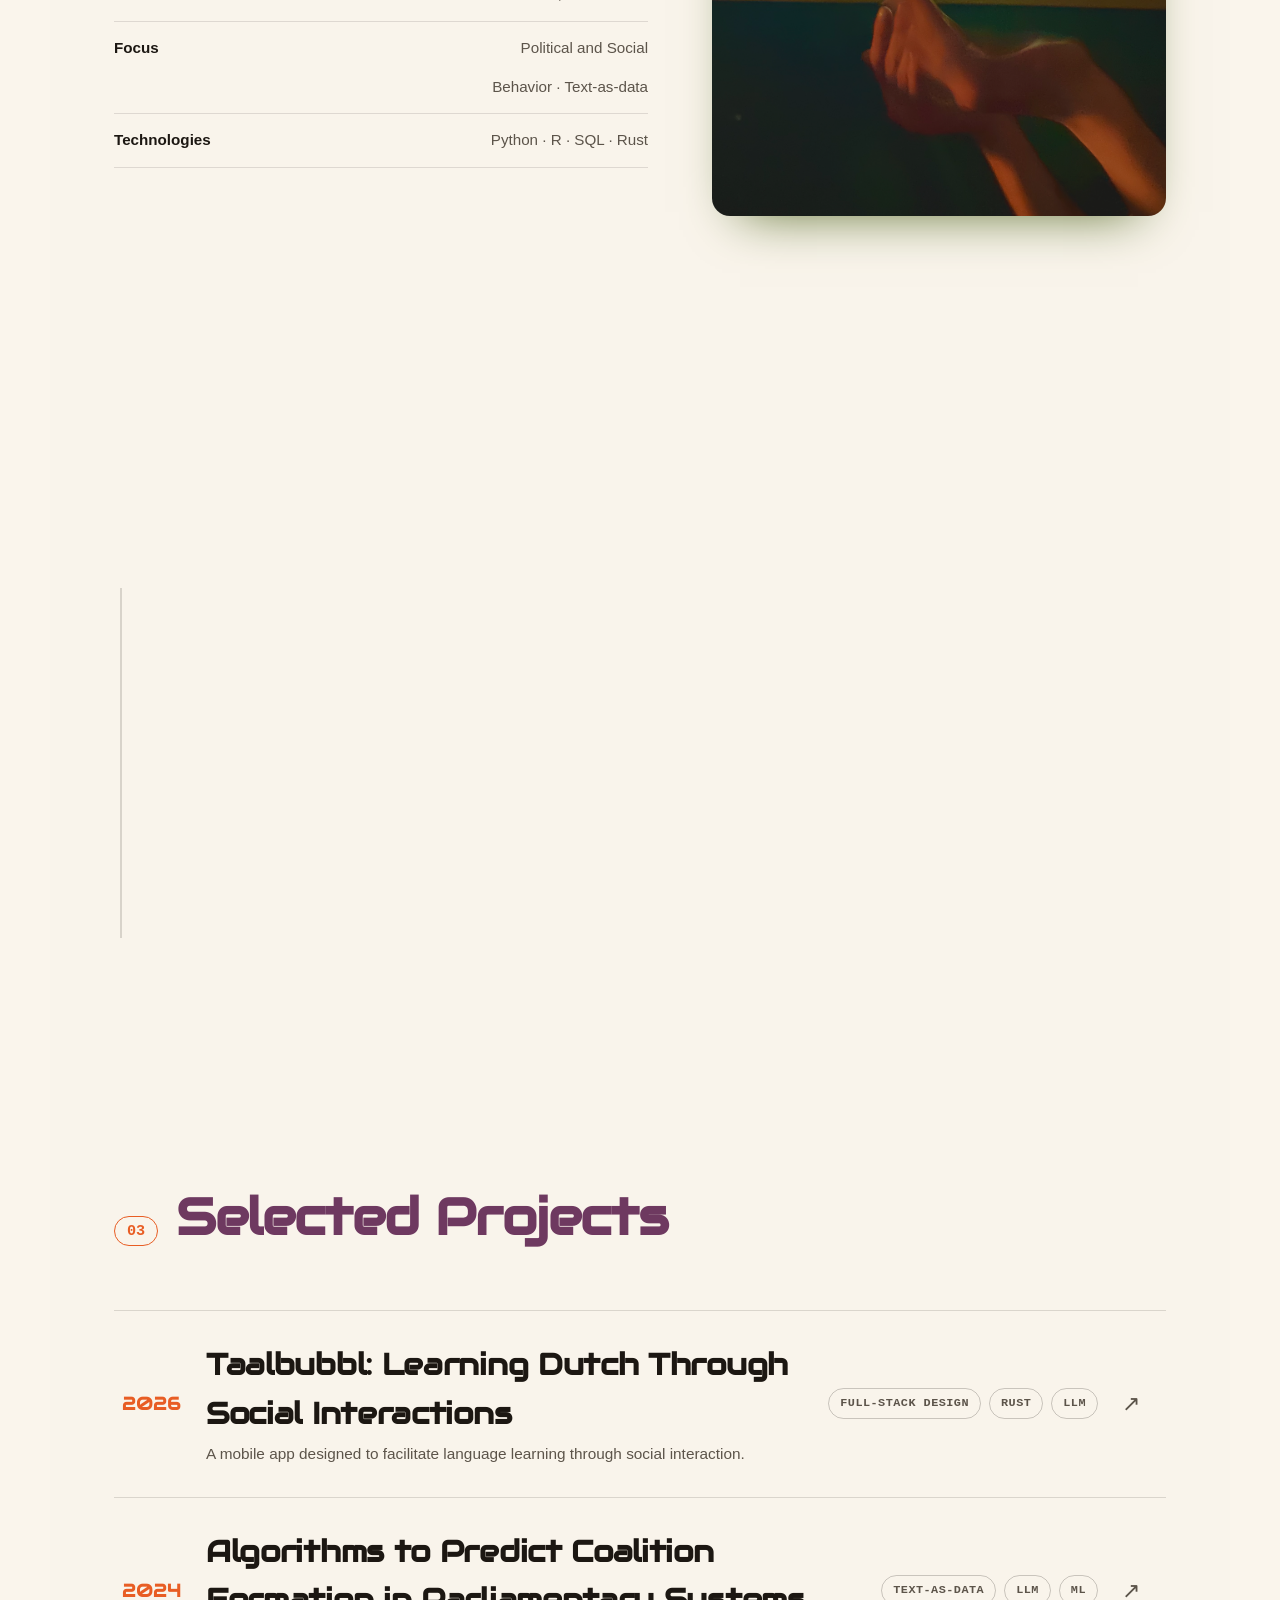
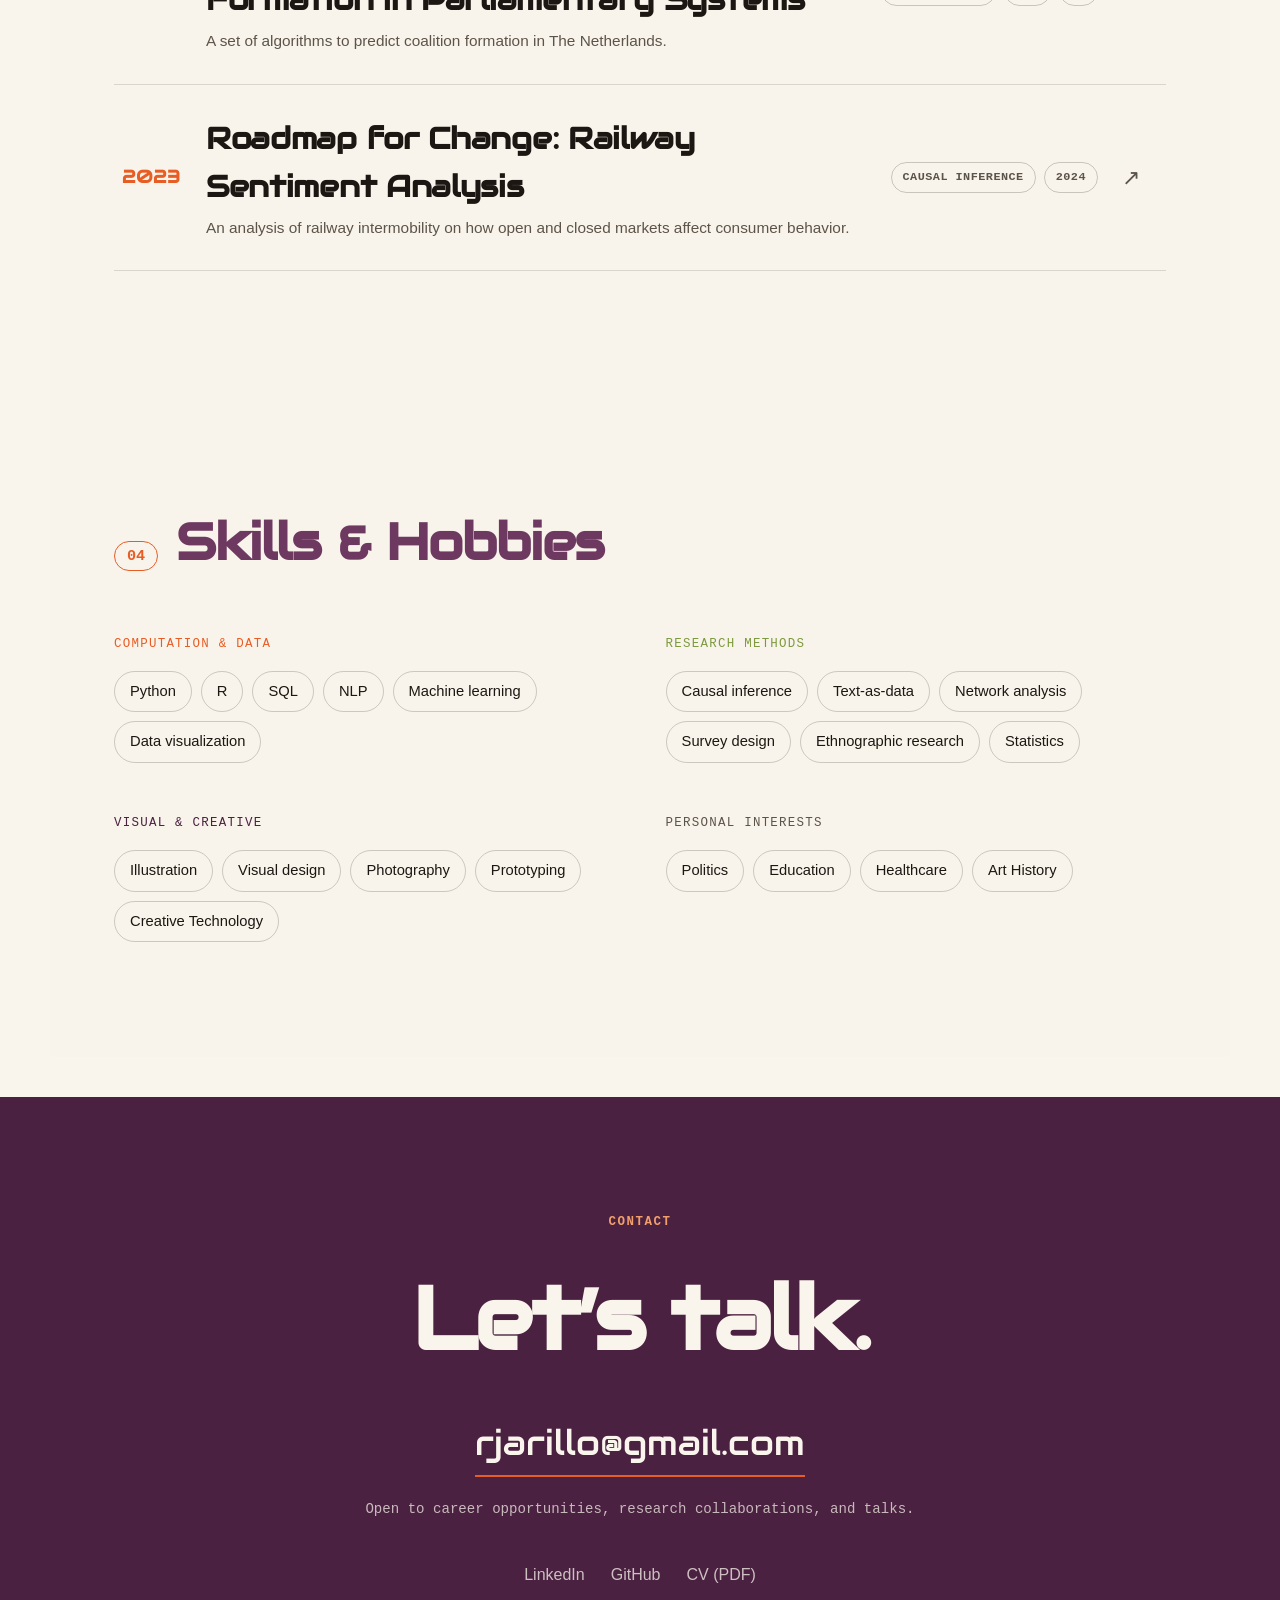
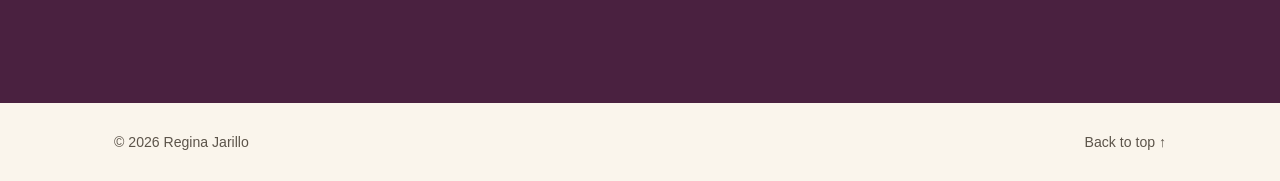
==== commit 7c8c0fe0: "Remove ink cursor comment from index.html Removed commented description of the ink cursor effect." ====
--- a/website/index.html
+++ b/website/index.html
@@ -11,9 +11,6 @@
   <link rel="stylesheet" href="styles.css" />
 </head>
 <body>
-  <!-- Ink cursor: a trail of dots melted together by an SVG gooey filter,
-       so the cursor stretches like ink (technique from Ricardo Mendieta's
-       "Ink Cursor"). Dots are generated in script.js. -->
   <svg class="goo-defs" width="0" height="0" aria-hidden="true">
     <defs>
       <filter id="goo">
